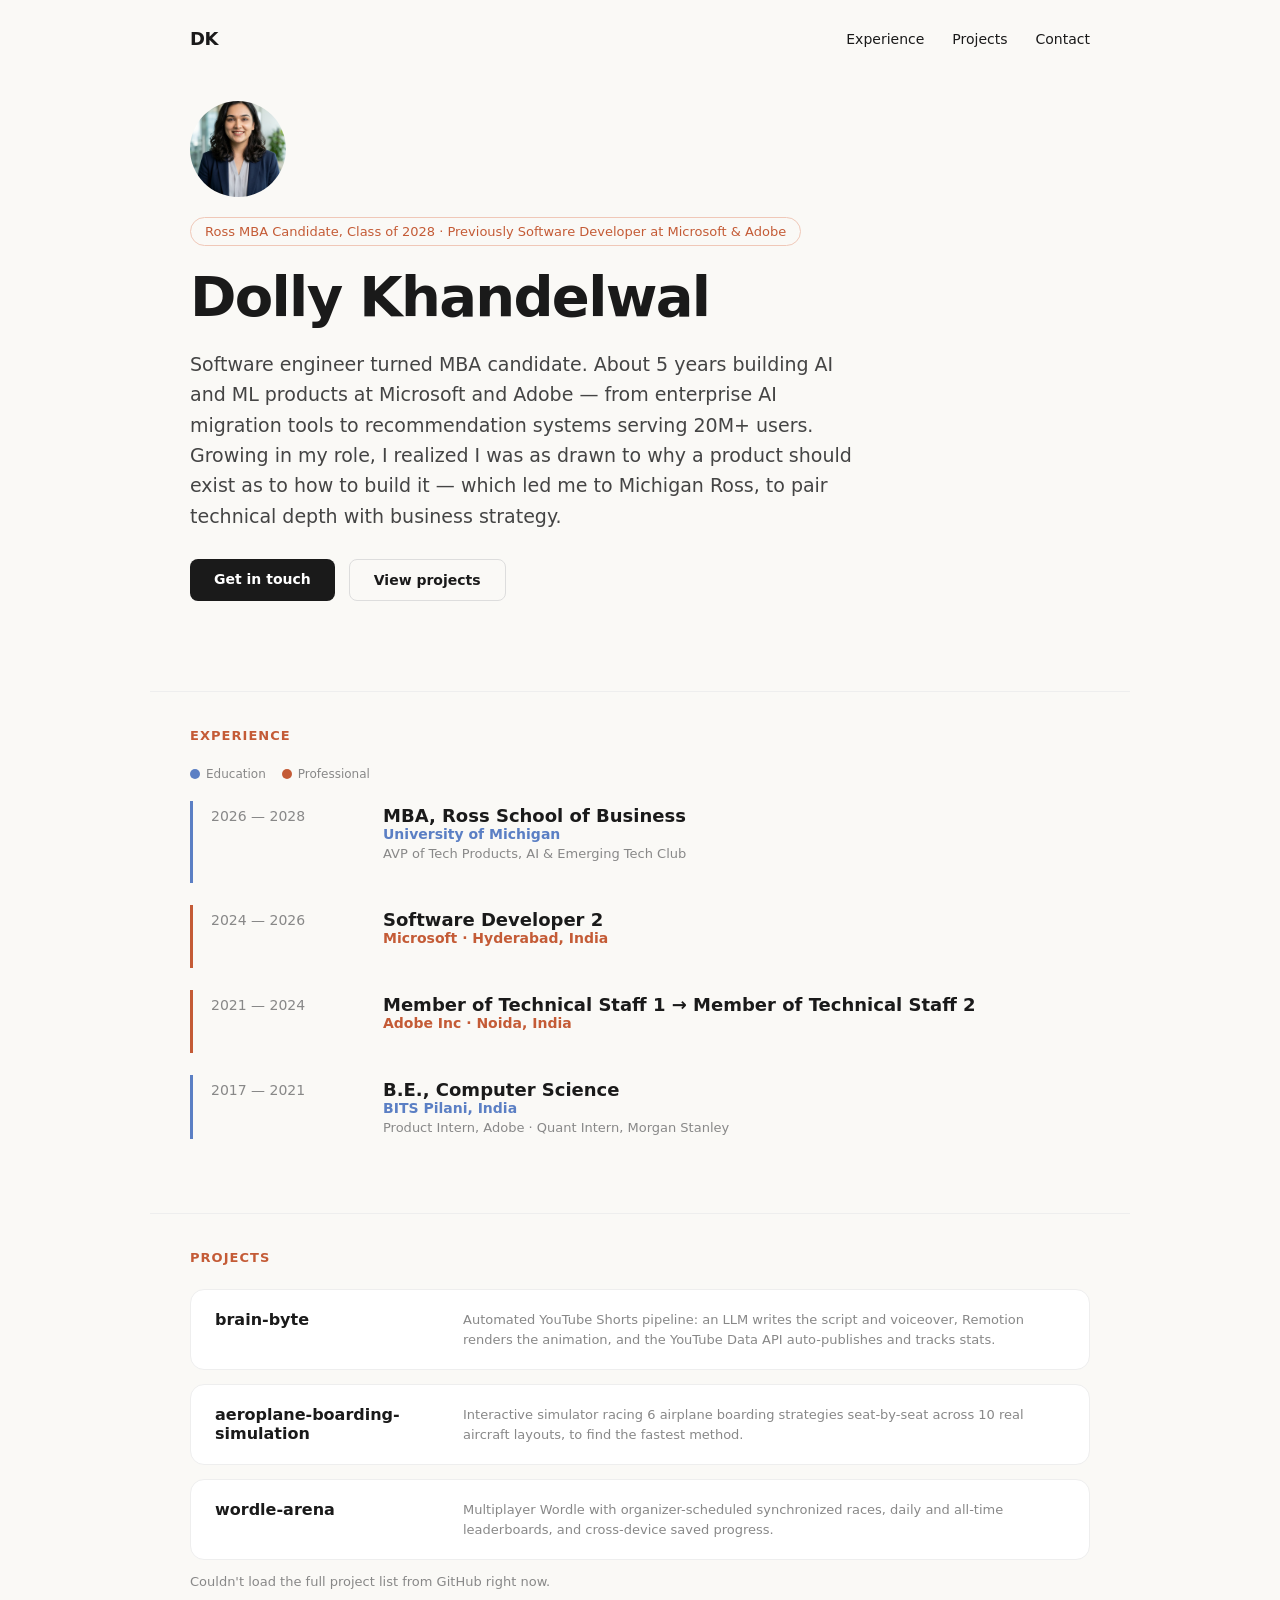
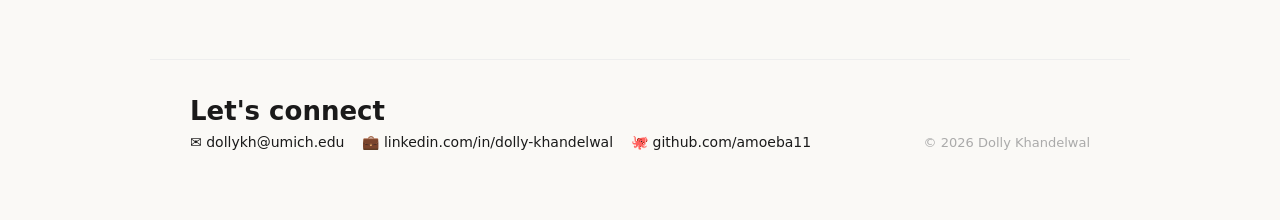
==== index.html @ e3abbc9e "Initial portfolio site: about, experience, projects, contact Static single-page site with live-synce" ====
<!doctype html>
<html lang="en">
<head>
  <meta charset="utf-8">
  <meta name="viewport" content="width=device-width, initial-scale=1">
  <title>Dolly Khandelwal</title>
  <meta name="description" content="Dolly Khandelwal — Software Engineer, MBA Candidate at Michigan Ross.">
  <link rel="stylesheet" href="styles.css">
</head>
<body>

  <nav>
    <div class="wordmark">DK</div>
    <div class="nav-links">
      <a href="#experience">Experience</a>
      <a href="#projects">Projects</a>
      <a href="#contact">Contact</a>
    </div>
  </nav>

  <main>
    <section class="hero">
      <img src="photo.png" alt="Dolly Khandelwal" class="headshot">
      <div class="pill">Ross MBA Candidate, Class of 2028 · Previously Software Developer at Microsoft &amp; Adobe</div>
      <h1>Dolly Khandelwal</h1>
      <p class="summary">
        Software engineer turned MBA candidate. About 5 years building AI and ML products at Microsoft and Adobe — from enterprise AI migration tools to recommendation systems serving 20M+ users. Growing in my role, I realized I was as drawn to why a product should exist as to how to build it — which led me to Michigan Ross, to pair technical depth with business strategy.
      </p>
      <div class="cta-row">
        <a href="#contact" class="btn btn-primary">Get in touch</a>
        <a href="#projects" class="btn btn-secondary">View projects</a>
      </div>
    </section>

    <section id="experience">
      <div class="section-label">Experience</div>

      <div class="legend">
        <div class="legend-item"><span class="dot dot-edu"></span> Education</div>
        <div class="legend-item"><span class="dot dot-pro"></span> Professional</div>
      </div>

      <div class="timeline-item edu">
        <div class="timeline-date">2026 — 2028</div>
        <div class="timeline-body">
          <div class="timeline-title">MBA, Ross School of Business</div>
          <div class="timeline-org edu-text">University of Michigan</div>
          <div class="timeline-sub">AVP of Tech Products, AI &amp; Emerging Tech Club</div>
        </div>
      </div>

      <div class="timeline-item pro">
        <div class="timeline-date">2024 — 2026</div>
        <div class="timeline-body">
          <div class="timeline-title">Software Developer 2</div>
          <div class="timeline-org pro-text">Microsoft · Hyderabad, India</div>
        </div>
      </div>

      <div class="timeline-item pro">
        <div class="timeline-date">2021 — 2024</div>
        <div class="timeline-body">
          <div class="timeline-title">Member of Technical Staff 1 → Member of Technical Staff 2</div>
          <div class="timeline-org pro-text">Adobe Inc · Noida, India</div>
        </div>
      </div>

      <div class="timeline-item edu last">
        <div class="timeline-date">2017 — 2021</div>
        <div class="timeline-body">
          <div class="timeline-title">B.E., Computer Science</div>
          <div class="timeline-org edu-text">BITS Pilani, India</div>
          <div class="timeline-sub">Product Intern, Adobe · Quant Intern, Morgan Stanley</div>
        </div>
      </div>
    </section>

    <section id="projects">
      <div class="section-label">Projects</div>

      <div class="project-list featured">
        <a href="https://github.com/amoeba11/brain-byte" class="project-row">
          <div class="project-title">brain-byte</div>
          <div class="project-desc">Automated YouTube Shorts pipeline: an LLM writes the script and voiceover, Remotion renders the animation, and the YouTube Data API auto-publishes and tracks stats.</div>
        </a>
        <a href="https://github.com/amoeba11/aeroplane-boarding-simulation" class="project-row">
          <div class="project-title">aeroplane-boarding-simulation</div>
          <div class="project-desc">Interactive simulator racing 6 airplane boarding strategies seat-by-seat across 10 real aircraft layouts, to find the fastest method.</div>
        </a>
        <a href="https://github.com/amoeba11/wordle-arena" class="project-row">
          <div class="project-title">wordle-arena</div>
          <div class="project-desc">Multiplayer Wordle with organizer-scheduled synchronized races, daily and all-time leaderboards, and cross-device saved progress.</div>
        </a>
      </div>

      <div id="more-projects" class="project-list more"></div>
    </section>

    <section id="contact">
      <div class="contact-row">
        <div>
          <div class="contact-heading">Let's connect</div>
          <div class="contact-links">
            <a href="mailto:dollykh@umich.edu">✉️ dollykh@umich.edu</a>
            <a href="https://linkedin.com/in/dolly-khandelwal">💼 linkedin.com/in/dolly-khandelwal</a>
            <a href="https://github.com/amoeba11">🐙 github.com/amoeba11</a>
          </div>
        </div>
        <div class="copyright">© 2026 Dolly Khandelwal</div>
      </div>
    </section>
  </main>

  <script src="script.js"></script>
</body>
</html>
---- styles.css ----
:root {
  --bg: #FAF9F6;
  --text: #1A1A1A;
  --muted: #666;
  --faint: #888;
  --accent: #C45B36;
  --accent-soft: #F0C8B8;
  --edu: #5B7FC4;
  --border: #eee;
  --max-width: 980px;
}

* { box-sizing: border-box; }

body {
  margin: 0;
  font-family: 'Inter', system-ui, -apple-system, sans-serif;
  background: var(--bg);
  color: var(--text);
}

a { color: var(--text); text-decoration: none; }
a:hover { color: var(--accent); }

main, nav {
  width: 100%;
  max-width: var(--max-width);
  margin: 0 auto;
  box-sizing: border-box;
}

/* NAV */
nav {
  display: flex;
  justify-content: space-between;
  align-items: center;
  padding: 28px 40px;
}
.wordmark { font-weight: 700; font-size: 18px; letter-spacing: -0.02em; }
.nav-links { display: flex; gap: 28px; font-size: 14px; font-weight: 500; }

/* HERO / ABOUT */
.hero { padding: 24px 40px 90px; }
.headshot {
  width: 96px;
  height: 96px;
  border-radius: 50%;
  object-fit: cover;
  margin-bottom: 20px;
  display: block;
}
.pill {
  display: inline-block;
  width: fit-content;
  border: 1px solid var(--accent-soft);
  border-radius: 999px;
  padding: 6px 14px;
  font-size: 13px;
  color: var(--accent);
  margin-bottom: 22px;
}
h1 {
  font-size: 56px;
  line-height: 1.05;
  margin: 0 0 22px;
  font-weight: 700;
  letter-spacing: -0.03em;
}
.summary {
  font-size: 19px;
  line-height: 1.6;
  color: #444;
  max-width: 680px;
  margin: 0;
}
.cta-row { display: flex; gap: 14px; margin-top: 28px; flex-wrap: wrap; }
.btn {
  padding: 12px 24px;
  border-radius: 8px;
  font-size: 14px;
  font-weight: 600;
}
.btn-primary { background: var(--text); color: #fff; }
.btn-primary:hover { color: #fff; opacity: 0.85; }
.btn-secondary { border: 1px solid #ddd; }

/* SECTIONS */
section { padding: 36px 40px 70px; border-top: 1px solid var(--border); }
.hero { border-top: none; }
.section-label {
  font-size: 13px;
  font-weight: 600;
  color: var(--accent);
  letter-spacing: 0.08em;
  text-transform: uppercase;
  margin-bottom: 24px;
}

/* EXPERIENCE TIMELINE */
.legend { display: flex; align-items: center; gap: 16px; margin-bottom: 20px; font-size: 12px; color: var(--faint); }
.legend-item { display: flex; align-items: center; gap: 6px; }
.dot { width: 10px; height: 10px; border-radius: 50%; display: inline-block; }
.dot-edu { background: var(--edu); }
.dot-pro { background: var(--accent); }

.timeline-item {
  display: flex;
  gap: 32px;
  padding: 4px 0 22px 18px;
  margin-bottom: 22px;
  border-left: 3px solid var(--accent);
}
.timeline-item.edu { border-left-color: var(--edu); }
.timeline-item.last { margin-bottom: 4px; padding-bottom: 4px; }

.timeline-date { width: 140px; flex-shrink: 0; font-size: 14px; color: var(--faint); padding-top: 3px; }
.timeline-title { font-size: 18px; font-weight: 700; }
.timeline-org { font-size: 14px; font-weight: 600; }
.timeline-org.pro-text { color: var(--accent); }
.timeline-org.edu-text { color: var(--edu); }
.timeline-sub { font-size: 13px; color: var(--faint); margin-top: 4px; }

/* PROJECTS */
.project-list { display: flex; flex-direction: column; gap: 14px; }
.project-list.more { margin-top: 14px; }
.project-row {
  display: flex;
  align-items: flex-start;
  gap: 28px;
  border: 1px solid var(--border);
  border-radius: 14px;
  padding: 20px 24px;
  background: #fff;
}
.project-title { font-size: 16px; font-weight: 700; width: 220px; flex-shrink: 0; }
.project-desc { font-size: 13px; color: var(--faint); line-height: 1.5; }
.project-meta { font-size: 12px; color: #aaa; margin-top: 4px; }
.projects-status { font-size: 13px; color: var(--faint); }

/* CONTACT */
.contact-row {
  display: flex;
  justify-content: space-between;
  align-items: flex-end;
  flex-wrap: wrap;
  gap: 24px;
}
.contact-heading { font-size: 26px; font-weight: 700; margin-bottom: 8px; }
.contact-links { font-size: 14px; color: var(--muted); display: flex; gap: 18px; flex-wrap: wrap; }
.copyright { font-size: 13px; color: #aaa; }

/* RESPONSIVE */
@media (max-width: 640px) {
  h1 { font-size: 40px; }
  .hero, section { padding-left: 24px; padding-right: 24px; }
  nav { padding: 20px 24px; }
  .timeline-item { flex-direction: column; gap: 6px; }
  .timeline-date { width: auto; }
  .project-row { flex-direction: column; gap: 6px; }
  .project-title { width: auto; }
}
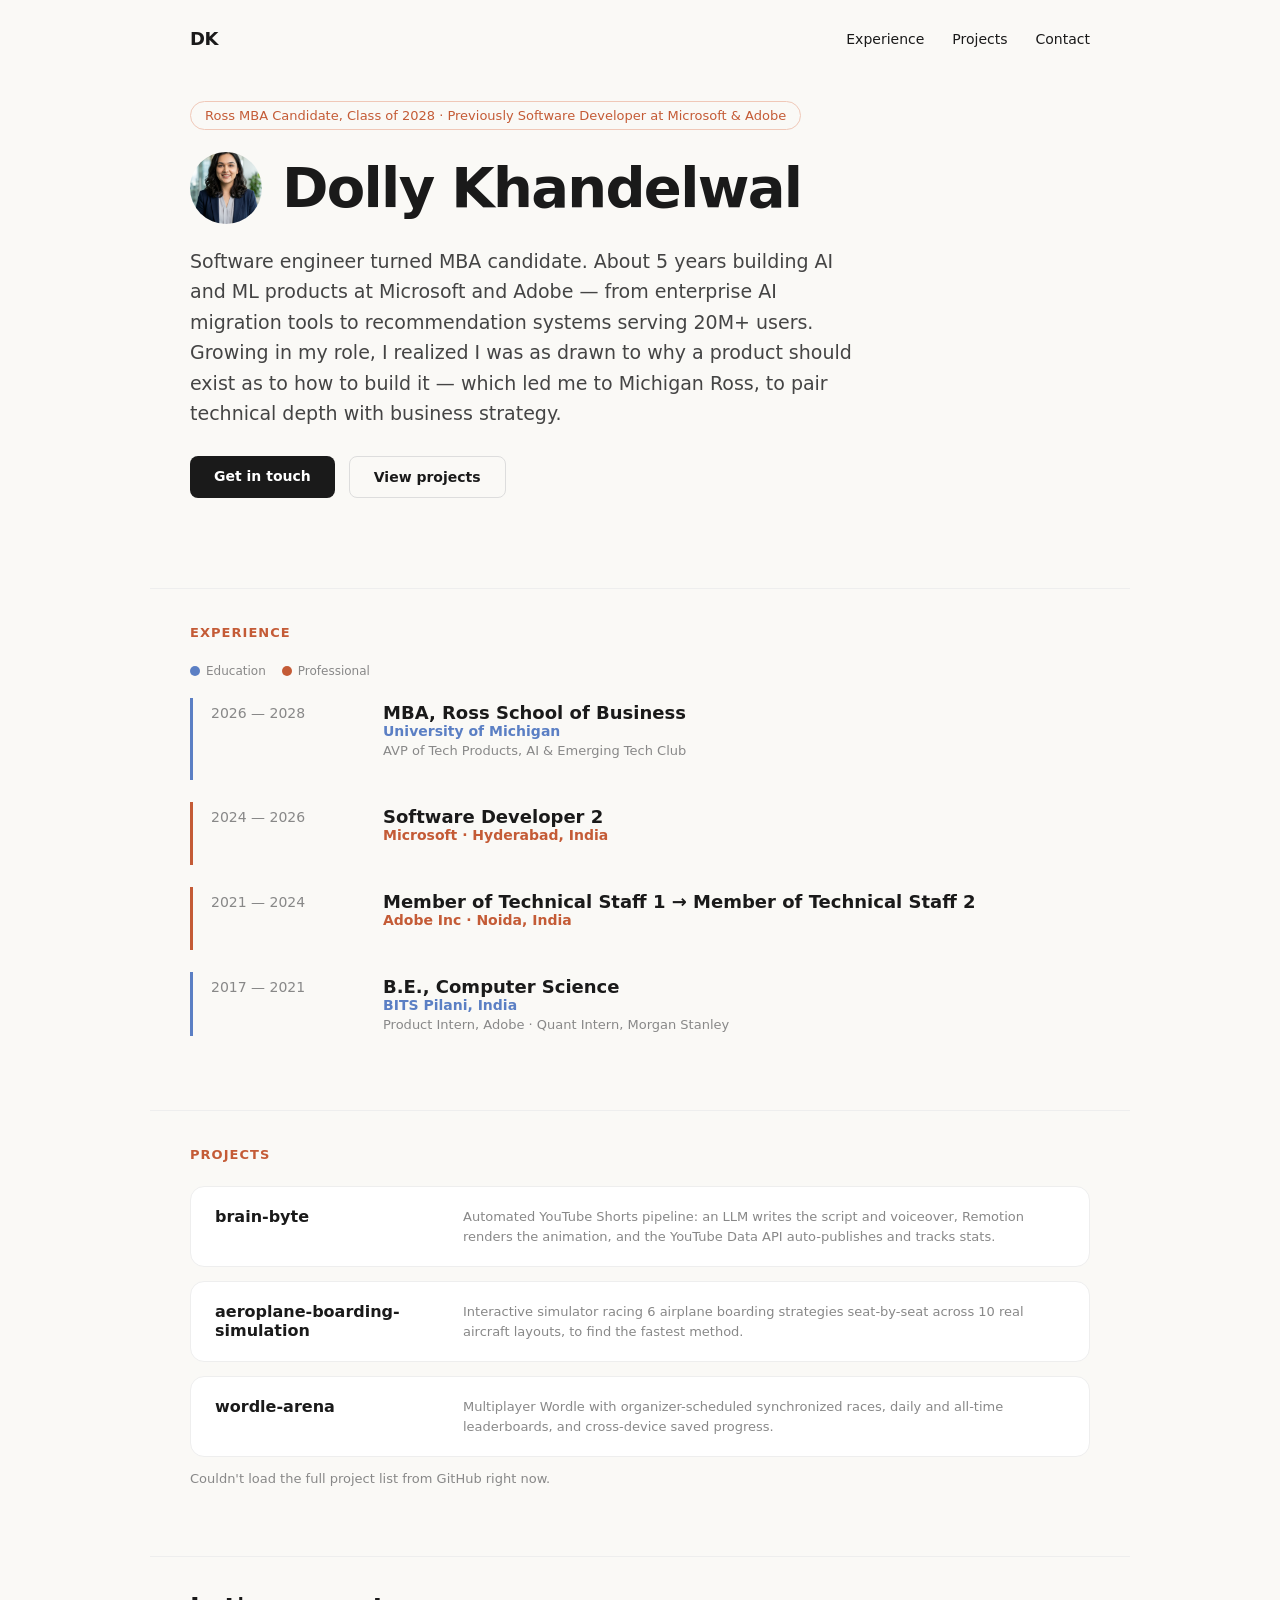
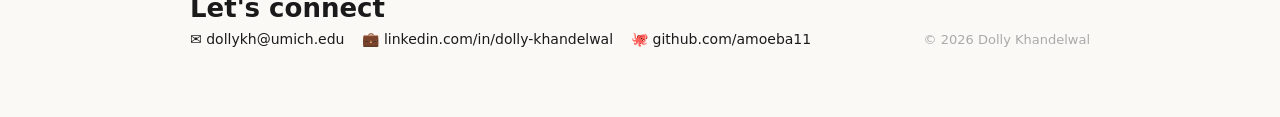
==== commit 130906c8: "Move headshot beside name instead of above it Co-Authored-By: Claude Sonnet 5 <noreply@anthropic.com" ====
--- a/index.html
+++ b/index.html
@@ -20,9 +20,11 @@
 
   <main>
     <section class="hero">
-      <img src="photo.png" alt="Dolly Khandelwal" class="headshot">
       <div class="pill">Ross MBA Candidate, Class of 2028 · Previously Software Developer at Microsoft &amp; Adobe</div>
-      <h1>Dolly Khandelwal</h1>
+      <div class="name-row">
+        <img src="photo.png" alt="Dolly Khandelwal" class="headshot">
+        <h1>Dolly Khandelwal</h1>
+      </div>
       <p class="summary">
         Software engineer turned MBA candidate. About 5 years building AI and ML products at Microsoft and Adobe — from enterprise AI migration tools to recommendation systems serving 20M+ users. Growing in my role, I realized I was as drawn to why a product should exist as to how to build it — which led me to Michigan Ross, to pair technical depth with business strategy.
       </p>
--- a/styles.css
+++ b/styles.css
@@ -41,13 +41,19 @@
 
 /* HERO / ABOUT */
 .hero { padding: 24px 40px 90px; }
+.name-row {
+  display: flex;
+  align-items: center;
+  gap: 20px;
+  margin-bottom: 22px;
+}
+.name-row h1 { margin: 0; }
 .headshot {
-  width: 96px;
-  height: 96px;
+  width: 72px;
+  height: 72px;
   border-radius: 50%;
   object-fit: cover;
-  margin-bottom: 20px;
-  display: block;
+  flex-shrink: 0;
 }
 .pill {
   display: inline-block;
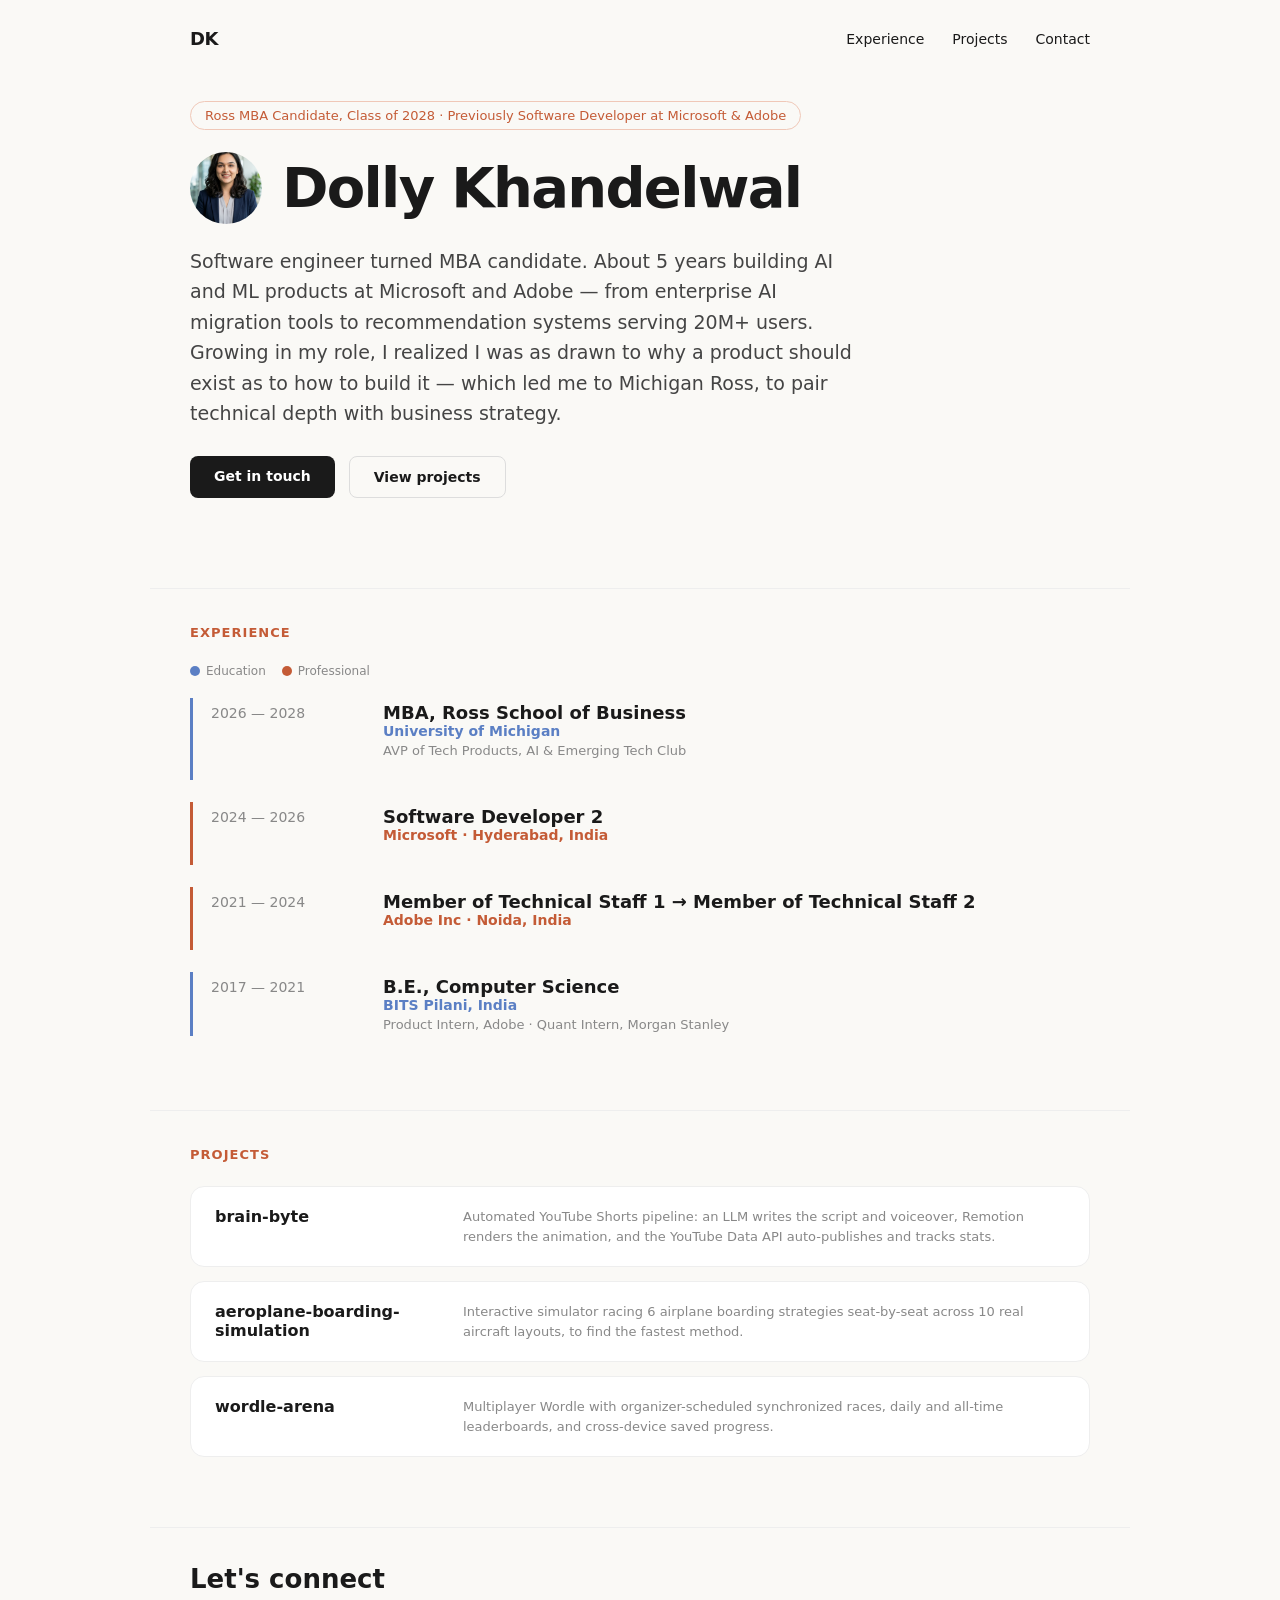
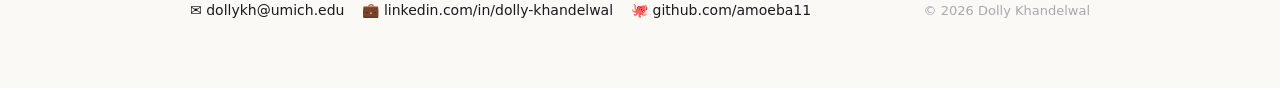
==== commit 767c0937: "Remove live-synced GitHub repo list from Projects section Keep only the three featured projects; the" ====
--- a/index.html
+++ b/index.html
@@ -94,8 +94,6 @@
           <div class="project-desc">Multiplayer Wordle with organizer-scheduled synchronized races, daily and all-time leaderboards, and cross-device saved progress.</div>
         </a>
       </div>
-
-      <div id="more-projects" class="project-list more"></div>
     </section>
 
     <section id="contact">
@@ -113,6 +111,5 @@
     </section>
   </main>
 
-  <script src="script.js"></script>
 </body>
 </html>
--- a/styles.css
+++ b/styles.css
@@ -128,7 +128,6 @@
 
 /* PROJECTS */
 .project-list { display: flex; flex-direction: column; gap: 14px; }
-.project-list.more { margin-top: 14px; }
 .project-row {
   display: flex;
   align-items: flex-start;
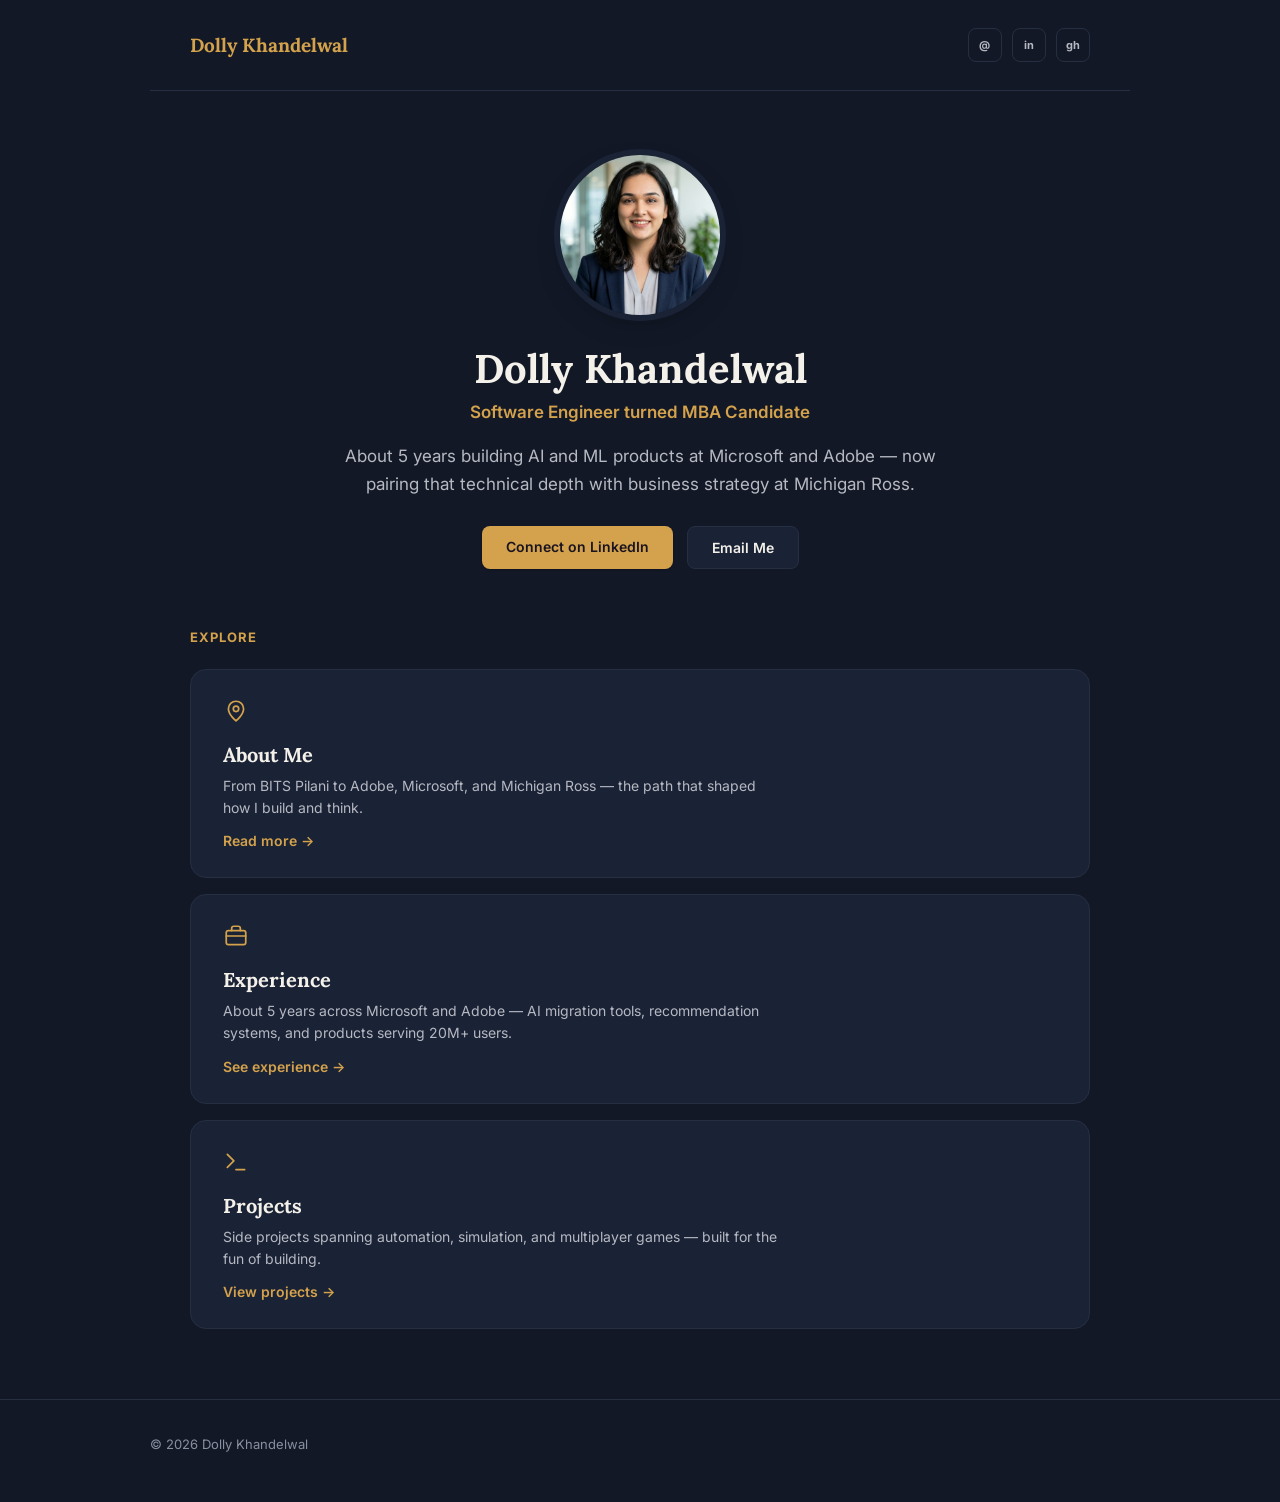
==== commit b5bca688: "Redesign site with multi-page structure and dark navy/gold theme Splits the single-page layout into " ====
--- a/index.html
+++ b/index.html
@@ -5,111 +5,72 @@
   <meta name="viewport" content="width=device-width, initial-scale=1">
   <title>Dolly Khandelwal</title>
   <meta name="description" content="Dolly Khandelwal — Software Engineer, MBA Candidate at Michigan Ross.">
+  <link rel="preconnect" href="https://fonts.googleapis.com">
+  <link rel="preconnect" href="https://fonts.gstatic.com" crossorigin>
+  <link href="https://fonts.googleapis.com/css2?family=Inter:wght@400;500;600;700;800&family=Lora:wght@600;700&display=swap" rel="stylesheet">
   <link rel="stylesheet" href="styles.css">
 </head>
 <body>
 
   <nav>
-    <div class="wordmark">DK</div>
-    <div class="nav-links">
-      <a href="#experience">Experience</a>
-      <a href="#projects">Projects</a>
-      <a href="#contact">Contact</a>
+    <a href="index.html" class="wordmark">Dolly Khandelwal</a>
+    <div class="nav-icons">
+      <a href="mailto:dollykh@umich.edu" class="icon-badge" title="Email">@</a>
+      <a href="https://linkedin.com/in/dolly-khandelwal" class="icon-badge" title="LinkedIn">in</a>
+      <a href="https://github.com/amoeba11" class="icon-badge" title="GitHub">gh</a>
     </div>
   </nav>
 
   <main>
-    <section class="hero">
-      <div class="pill">Ross MBA Candidate, Class of 2028 · Previously Software Developer at Microsoft &amp; Adobe</div>
-      <div class="name-row">
-        <img src="photo.png" alt="Dolly Khandelwal" class="headshot">
-        <h1>Dolly Khandelwal</h1>
-      </div>
+    <section class="hero home-hero">
+      <img src="photo.png" alt="Dolly Khandelwal" class="home-headshot">
+      <h1>Dolly Khandelwal</h1>
+      <p class="tagline">Software Engineer turned MBA Candidate</p>
       <p class="summary">
-        Software engineer turned MBA candidate. About 5 years building AI and ML products at Microsoft and Adobe — from enterprise AI migration tools to recommendation systems serving 20M+ users. Growing in my role, I realized I was as drawn to why a product should exist as to how to build it — which led me to Michigan Ross, to pair technical depth with business strategy.
+        About 5 years building AI and ML products at Microsoft and Adobe — now pairing that technical depth with business strategy at Michigan Ross.
       </p>
       <div class="cta-row">
-        <a href="#contact" class="btn btn-primary">Get in touch</a>
-        <a href="#projects" class="btn btn-secondary">View projects</a>
+        <a href="https://linkedin.com/in/dolly-khandelwal" class="btn btn-primary">Connect on LinkedIn</a>
+        <a href="mailto:dollykh@umich.edu" class="btn btn-secondary">Email Me</a>
       </div>
     </section>
 
-    <section id="experience">
-      <div class="section-label">Experience</div>
-
-      <div class="legend">
-        <div class="legend-item"><span class="dot dot-edu"></span> Education</div>
-        <div class="legend-item"><span class="dot dot-pro"></span> Professional</div>
-      </div>
-
-      <div class="timeline-item edu">
-        <div class="timeline-date">2026 — 2028</div>
-        <div class="timeline-body">
-          <div class="timeline-title">MBA, Ross School of Business</div>
-          <div class="timeline-org edu-text">University of Michigan</div>
-          <div class="timeline-sub">AVP of Tech Products, AI &amp; Emerging Tech Club</div>
-        </div>
-      </div>
-
-      <div class="timeline-item pro">
-        <div class="timeline-date">2024 — 2026</div>
-        <div class="timeline-body">
-          <div class="timeline-title">Software Developer 2</div>
-          <div class="timeline-org pro-text">Microsoft · Hyderabad, India</div>
-        </div>
-      </div>
-
-      <div class="timeline-item pro">
-        <div class="timeline-date">2021 — 2024</div>
-        <div class="timeline-body">
-          <div class="timeline-title">Member of Technical Staff 1 → Member of Technical Staff 2</div>
-          <div class="timeline-org pro-text">Adobe Inc · Noida, India</div>
-        </div>
-      </div>
-
-      <div class="timeline-item edu last">
-        <div class="timeline-date">2017 — 2021</div>
-        <div class="timeline-body">
-          <div class="timeline-title">B.E., Computer Science</div>
-          <div class="timeline-org edu-text">BITS Pilani, India</div>
-          <div class="timeline-sub">Product Intern, Adobe · Quant Intern, Morgan Stanley</div>
-        </div>
-      </div>
-    </section>
-
-    <section id="projects">
-      <div class="section-label">Projects</div>
-
-      <div class="project-list featured">
-        <a href="https://github.com/amoeba11/brain-byte" class="project-row">
-          <div class="project-title">brain-byte</div>
-          <div class="project-desc">Automated YouTube Shorts pipeline: an LLM writes the script and voiceover, Remotion renders the animation, and the YouTube Data API auto-publishes and tracks stats.</div>
+    <section class="explore">
+      <div class="section-label">Explore</div>
+      <div class="explore-cards">
+        <a href="about.html" class="explore-card">
+          <div class="explore-icon">
+            <svg viewBox="0 0 24 24" fill="none" stroke="currentColor" stroke-width="1.6" stroke-linecap="round" stroke-linejoin="round"><path d="M12 21s-7-5.2-7-11a7 7 0 0 1 14 0c0 5.8-7 11-7 11z"/><circle cx="12" cy="10" r="2.5"/></svg>
+          </div>
+          <div class="explore-title">About Me</div>
+          <div class="explore-desc">From BITS Pilani to Adobe, Microsoft, and Michigan Ross — the path that shaped how I build and think.</div>
+          <div class="explore-link">Read more →</div>
         </a>
-        <a href="https://github.com/amoeba11/aeroplane-boarding-simulation" class="project-row">
-          <div class="project-title">aeroplane-boarding-simulation</div>
-          <div class="project-desc">Interactive simulator racing 6 airplane boarding strategies seat-by-seat across 10 real aircraft layouts, to find the fastest method.</div>
+        <a href="experience.html" class="explore-card">
+          <div class="explore-icon">
+            <svg viewBox="0 0 24 24" fill="none" stroke="currentColor" stroke-width="1.6" stroke-linecap="round" stroke-linejoin="round"><rect x="3" y="7" width="18" height="13" rx="2"/><path d="M8 7V5a2 2 0 0 1 2-2h4a2 2 0 0 1 2 2v2"/><path d="M3 12h18"/></svg>
+          </div>
+          <div class="explore-title">Experience</div>
+          <div class="explore-desc">About 5 years across Microsoft and Adobe — AI migration tools, recommendation systems, and products serving 20M+ users.</div>
+          <div class="explore-link">See experience →</div>
         </a>
-        <a href="https://github.com/amoeba11/wordle-arena" class="project-row">
-          <div class="project-title">wordle-arena</div>
-          <div class="project-desc">Multiplayer Wordle with organizer-scheduled synchronized races, daily and all-time leaderboards, and cross-device saved progress.</div>
+        <a href="projects.html" class="explore-card">
+          <div class="explore-icon">
+            <svg viewBox="0 0 24 24" fill="none" stroke="currentColor" stroke-width="1.6" stroke-linecap="round" stroke-linejoin="round"><polyline points="4 17 10 11 4 5"/><line x1="12" y1="19" x2="20" y2="19"/></svg>
+          </div>
+          <div class="explore-title">Projects</div>
+          <div class="explore-desc">Side projects spanning automation, simulation, and multiplayer games — built for the fun of building.</div>
+          <div class="explore-link">View projects →</div>
         </a>
-      </div>
-    </section>
-
-    <section id="contact">
-      <div class="contact-row">
-        <div>
-          <div class="contact-heading">Let's connect</div>
-          <div class="contact-links">
-            <a href="mailto:dollykh@umich.edu">✉️ dollykh@umich.edu</a>
-            <a href="https://linkedin.com/in/dolly-khandelwal">💼 linkedin.com/in/dolly-khandelwal</a>
-            <a href="https://github.com/amoeba11">🐙 github.com/amoeba11</a>
-          </div>
-        </div>
-        <div class="copyright">© 2026 Dolly Khandelwal</div>
       </div>
     </section>
   </main>
 
+  <footer class="site-footer">
+    <div class="contact-row">
+      <div class="copyright">© 2026 Dolly Khandelwal</div>
+    </div>
+  </footer>
+
 </body>
 </html>
--- a/styles.css
+++ b/styles.css
@@ -1,13 +1,17 @@
 :root {
-  --bg: #FAF9F6;
-  --text: #1A1A1A;
-  --muted: #666;
-  --faint: #888;
-  --accent: #C45B36;
-  --accent-soft: #F0C8B8;
-  --edu: #5B7FC4;
-  --border: #eee;
+  --bg: #121826;
+  --surface: #1A2235;
+  --text: #F3F1EA;
+  --muted: #B6B9C2;
+  --faint: #8790A0;
+  --accent: #D4A24C;
+  --accent-soft: rgba(212,162,76,0.35);
+  --edu: #7FA0C9;
+  --edu-soft: rgba(127,160,201,0.35);
+  --border: #262F42;
   --max-width: 980px;
+  --shadow-sm: 0 1px 2px rgba(0,0,0,0.2);
+  --shadow-md: 0 10px 30px -12px rgba(0,0,0,0.5);
 }
 
 * { box-sizing: border-box; }
@@ -22,6 +26,10 @@
 a { color: var(--text); text-decoration: none; }
 a:hover { color: var(--accent); }
 
+h1, .journey-item, .exp-card-title, .explore-title, .contact-heading {
+  font-family: 'Lora', 'Georgia', serif;
+}
+
 main, nav {
   width: 100%;
   max-width: var(--max-width);
@@ -35,132 +43,176 @@
   justify-content: space-between;
   align-items: center;
   padding: 28px 40px;
-}
-.wordmark { font-weight: 700; font-size: 18px; letter-spacing: -0.02em; }
-.nav-links { display: flex; gap: 28px; font-size: 14px; font-weight: 500; }
-
-/* HERO / ABOUT */
-.hero { padding: 24px 40px 90px; }
-.name-row {
-  display: flex;
-  align-items: center;
-  gap: 20px;
-  margin-bottom: 22px;
-}
-.name-row h1 { margin: 0; }
-.headshot {
-  width: 72px;
-  height: 72px;
+  border-bottom: 1px solid var(--border);
+}
+.wordmark {
+  font-family: 'Lora', 'Georgia', serif;
+  font-weight: 700;
+  font-size: 19px;
+  color: var(--accent);
+}
+.nav-icons { display: flex; gap: 10px; }
+.icon-badge {
+  width: 34px;
+  height: 34px;
+  border-radius: 8px;
+  border: 1px solid var(--border);
+  display: flex;
+  align-items: center;
+  justify-content: center;
+  font-size: 11px;
+  font-weight: 700;
+  letter-spacing: 0.02em;
+  color: var(--muted);
+  transition: border-color 0.15s ease, color 0.15s ease;
+}
+.icon-badge:hover { border-color: var(--accent); color: var(--accent); }
+
+/* HOME HERO */
+.hero.home-hero { padding: 64px 40px 50px; text-align: center; display: flex; flex-direction: column; align-items: center; }
+.home-headshot {
+  width: 160px;
+  height: 160px;
   border-radius: 50%;
   object-fit: cover;
-  flex-shrink: 0;
-}
-.pill {
-  display: inline-block;
-  width: fit-content;
-  border: 1px solid var(--accent-soft);
-  border-radius: 999px;
-  padding: 6px 14px;
-  font-size: 13px;
-  color: var(--accent);
-  margin-bottom: 22px;
-}
-h1 {
-  font-size: 56px;
-  line-height: 1.05;
-  margin: 0 0 22px;
-  font-weight: 700;
-  letter-spacing: -0.03em;
-}
-.summary {
-  font-size: 19px;
-  line-height: 1.6;
-  color: #444;
-  max-width: 680px;
-  margin: 0;
-}
-.cta-row { display: flex; gap: 14px; margin-top: 28px; flex-wrap: wrap; }
+  object-position: center 15%;
+  margin-bottom: 28px;
+  box-shadow: 0 0 0 6px var(--surface), var(--shadow-md);
+}
+.hero.home-hero h1 { font-size: 40px; margin: 0 0 8px; }
+.tagline { font-size: 17px; color: var(--accent); font-weight: 600; margin: 0 0 20px; }
+.summary { font-size: 17px; line-height: 1.65; color: var(--muted); max-width: 600px; margin: 0 auto; }
+
+.cta-row { display: flex; gap: 14px; margin-top: 28px; flex-wrap: wrap; justify-content: center; }
 .btn {
   padding: 12px 24px;
   border-radius: 8px;
   font-size: 14px;
   font-weight: 600;
-}
-.btn-primary { background: var(--text); color: #fff; }
-.btn-primary:hover { color: #fff; opacity: 0.85; }
-.btn-secondary { border: 1px solid #ddd; }
+  display: inline-block;
+  transition: transform 0.15s ease, opacity 0.15s ease, box-shadow 0.15s ease;
+}
+.btn-primary { background: var(--accent); color: #1A1420; box-shadow: var(--shadow-sm); }
+.btn-primary:hover { color: #1A1420; opacity: 0.92; transform: translateY(-2px); box-shadow: var(--shadow-md); }
+.btn-secondary { border: 1px solid var(--border); background: var(--surface); color: var(--text); }
+.btn-secondary:hover { transform: translateY(-2px); border-color: var(--accent-soft); color: var(--accent); }
+
+/* EXPLORE CARDS (home) */
+.explore { padding: 10px 40px 70px; }
+.explore-cards { display: flex; flex-direction: column; gap: 16px; }
+.explore-card {
+  border: 1px solid var(--border);
+  border-radius: 16px;
+  padding: 28px 32px;
+  background: var(--surface);
+  transition: transform 0.18s ease, box-shadow 0.18s ease, border-color 0.18s ease;
+}
+.explore-card:hover { transform: translateY(-3px); box-shadow: var(--shadow-md); border-color: var(--accent-soft); }
+.explore-icon { color: var(--accent); margin-bottom: 14px; }
+.explore-icon svg { width: 26px; height: 26px; }
+.explore-title { font-size: 20px; font-weight: 700; margin-bottom: 8px; }
+.explore-desc { font-size: 14px; color: var(--muted); line-height: 1.55; margin-bottom: 14px; max-width: 560px; }
+.explore-link { font-size: 14px; font-weight: 600; color: var(--accent); }
+.explore-card:hover .explore-link { text-decoration: underline; }
+
+/* PAGE HEADER (About / Experience / Projects) */
+.page-header { padding: 48px 40px 10px; }
+.page-header h1 { font-size: 36px; margin: 0 0 14px; }
+.page-sub { font-size: 16px; color: var(--muted); line-height: 1.6; max-width: 640px; margin: 0; }
 
 /* SECTIONS */
-section { padding: 36px 40px 70px; border-top: 1px solid var(--border); }
-.hero { border-top: none; }
+section { padding: 36px 40px 70px; }
+.hero, .page-header { border-top: none; }
 .section-label {
   font-size: 13px;
-  font-weight: 600;
+  font-weight: 700;
   color: var(--accent);
   letter-spacing: 0.08em;
   text-transform: uppercase;
   margin-bottom: 24px;
 }
 
-/* EXPERIENCE TIMELINE */
-.legend { display: flex; align-items: center; gap: 16px; margin-bottom: 20px; font-size: 12px; color: var(--faint); }
-.legend-item { display: flex; align-items: center; gap: 6px; }
-.dot { width: 10px; height: 10px; border-radius: 50%; display: inline-block; }
-.dot-edu { background: var(--edu); }
-.dot-pro { background: var(--accent); }
-
-.timeline-item {
-  display: flex;
-  gap: 32px;
-  padding: 4px 0 22px 18px;
-  margin-bottom: 22px;
-  border-left: 3px solid var(--accent);
-}
-.timeline-item.edu { border-left-color: var(--edu); }
-.timeline-item.last { margin-bottom: 4px; padding-bottom: 4px; }
-
-.timeline-date { width: 140px; flex-shrink: 0; font-size: 14px; color: var(--faint); padding-top: 3px; }
-.timeline-title { font-size: 18px; font-weight: 700; }
-.timeline-org { font-size: 14px; font-weight: 600; }
-.timeline-org.pro-text { color: var(--accent); }
-.timeline-org.edu-text { color: var(--edu); }
-.timeline-sub { font-size: 13px; color: var(--faint); margin-top: 4px; }
-
-/* PROJECTS */
-.project-list { display: flex; flex-direction: column; gap: 14px; }
-.project-row {
-  display: flex;
-  align-items: flex-start;
-  gap: 28px;
-  border: 1px solid var(--border);
-  border-radius: 14px;
-  padding: 20px 24px;
-  background: #fff;
-}
-.project-title { font-size: 16px; font-weight: 700; width: 220px; flex-shrink: 0; }
-.project-desc { font-size: 13px; color: var(--faint); line-height: 1.5; }
-.project-meta { font-size: 12px; color: #aaa; margin-top: 4px; }
-.projects-status { font-size: 13px; color: var(--faint); }
-
-/* CONTACT */
-.contact-row {
-  display: flex;
-  justify-content: space-between;
-  align-items: flex-end;
+/* JOURNEY (About) */
+.journey-card {
+  display: flex;
   flex-wrap: wrap;
   gap: 24px;
-}
-.contact-heading { font-size: 26px; font-weight: 700; margin-bottom: 8px; }
+  border: 1px solid var(--border);
+  border-radius: 16px;
+  padding: 28px 32px;
+  background: linear-gradient(135deg, var(--surface), var(--bg));
+  margin-bottom: 40px;
+}
+.journey-item { display: flex; align-items: center; gap: 12px; font-size: 16px; font-weight: 600; }
+.journey-num {
+  width: 30px;
+  height: 30px;
+  border-radius: 50%;
+  background: var(--accent-soft);
+  color: var(--accent);
+  font-family: 'Inter', sans-serif;
+  font-size: 13px;
+  font-weight: 700;
+  display: flex;
+  align-items: center;
+  justify-content: center;
+  flex-shrink: 0;
+}
+.bio p { font-size: 16px; line-height: 1.7; color: var(--muted); max-width: 680px; margin: 0 0 18px; }
+.bio em { color: var(--accent); font-style: normal; font-weight: 600; }
+
+/* EXPERIENCE / PROJECT CARDS */
+.card-list { display: flex; flex-direction: column; gap: 16px; }
+.exp-card, .proj-card {
+  border: 1px solid var(--border);
+  border-radius: 14px;
+  background: var(--surface);
+  overflow: hidden;
+  transition: transform 0.18s ease, box-shadow 0.18s ease, border-color 0.18s ease;
+}
+.exp-card:hover, .proj-card:hover { transform: translateY(-3px); box-shadow: var(--shadow-md); border-color: var(--accent-soft); }
+.exp-card-header, .proj-card-header {
+  display: flex;
+  align-items: center;
+  gap: 12px;
+  padding: 18px 24px;
+  background: linear-gradient(90deg, rgba(212,162,76,0.14), rgba(212,162,76,0.03));
+  border-bottom: 1px solid var(--border);
+}
+.exp-card-header svg, .proj-card-header svg { width: 20px; height: 20px; color: var(--accent); flex-shrink: 0; }
+.exp-card-title, .proj-card-title { font-size: 17px; font-weight: 700; }
+.exp-card-body, .proj-card-body { padding: 18px 24px; }
+.exp-card-body .timeline-date { font-size: 13px; color: var(--faint); margin-bottom: 6px; }
+.exp-card-org { font-size: 13px; font-weight: 600; color: var(--accent); margin-bottom: 8px; }
+.exp-card-desc, .proj-card-desc { font-size: 14px; color: var(--muted); line-height: 1.6; }
+.tag-row { display: flex; gap: 8px; flex-wrap: wrap; margin-top: 14px; }
+.tag {
+  font-size: 11px;
+  font-weight: 700;
+  letter-spacing: 0.03em;
+  text-transform: uppercase;
+  color: var(--edu);
+  background: var(--edu-soft);
+  padding: 4px 10px;
+  border-radius: 6px;
+}
+.card-link { display: inline-block; margin-top: 14px; font-size: 13px; font-weight: 600; color: var(--accent); }
+.proj-card:hover .card-link { text-decoration: underline; }
+
+/* CONTACT FOOTER */
+footer.site-footer { border-top: 1px solid var(--border); padding: 36px 40px 50px; }
+.contact-row { display: flex; justify-content: space-between; align-items: flex-end; flex-wrap: wrap; gap: 24px; max-width: var(--max-width); margin: 0 auto; }
+.contact-heading { font-size: 22px; font-weight: 800; margin-bottom: 8px; }
 .contact-links { font-size: 14px; color: var(--muted); display: flex; gap: 18px; flex-wrap: wrap; }
-.copyright { font-size: 13px; color: #aaa; }
+.contact-links a { transition: transform 0.15s ease; display: inline-block; }
+.contact-links a:hover { transform: translateY(-2px); }
+.copyright { font-size: 13px; color: var(--faint); }
 
 /* RESPONSIVE */
 @media (max-width: 640px) {
-  h1 { font-size: 40px; }
-  .hero, section { padding-left: 24px; padding-right: 24px; }
+  h1 { font-size: 36px; }
+  .hero, section, .page-header, footer.site-footer { padding-left: 24px; padding-right: 24px; }
   nav { padding: 20px 24px; }
-  .timeline-item { flex-direction: column; gap: 6px; }
-  .timeline-date { width: auto; }
-  .project-row { flex-direction: column; gap: 6px; }
-  .project-title { width: auto; }
-}
+  .home-headshot { width: 120px; height: 120px; }
+  .hero.home-hero h1 { font-size: 32px; }
+}
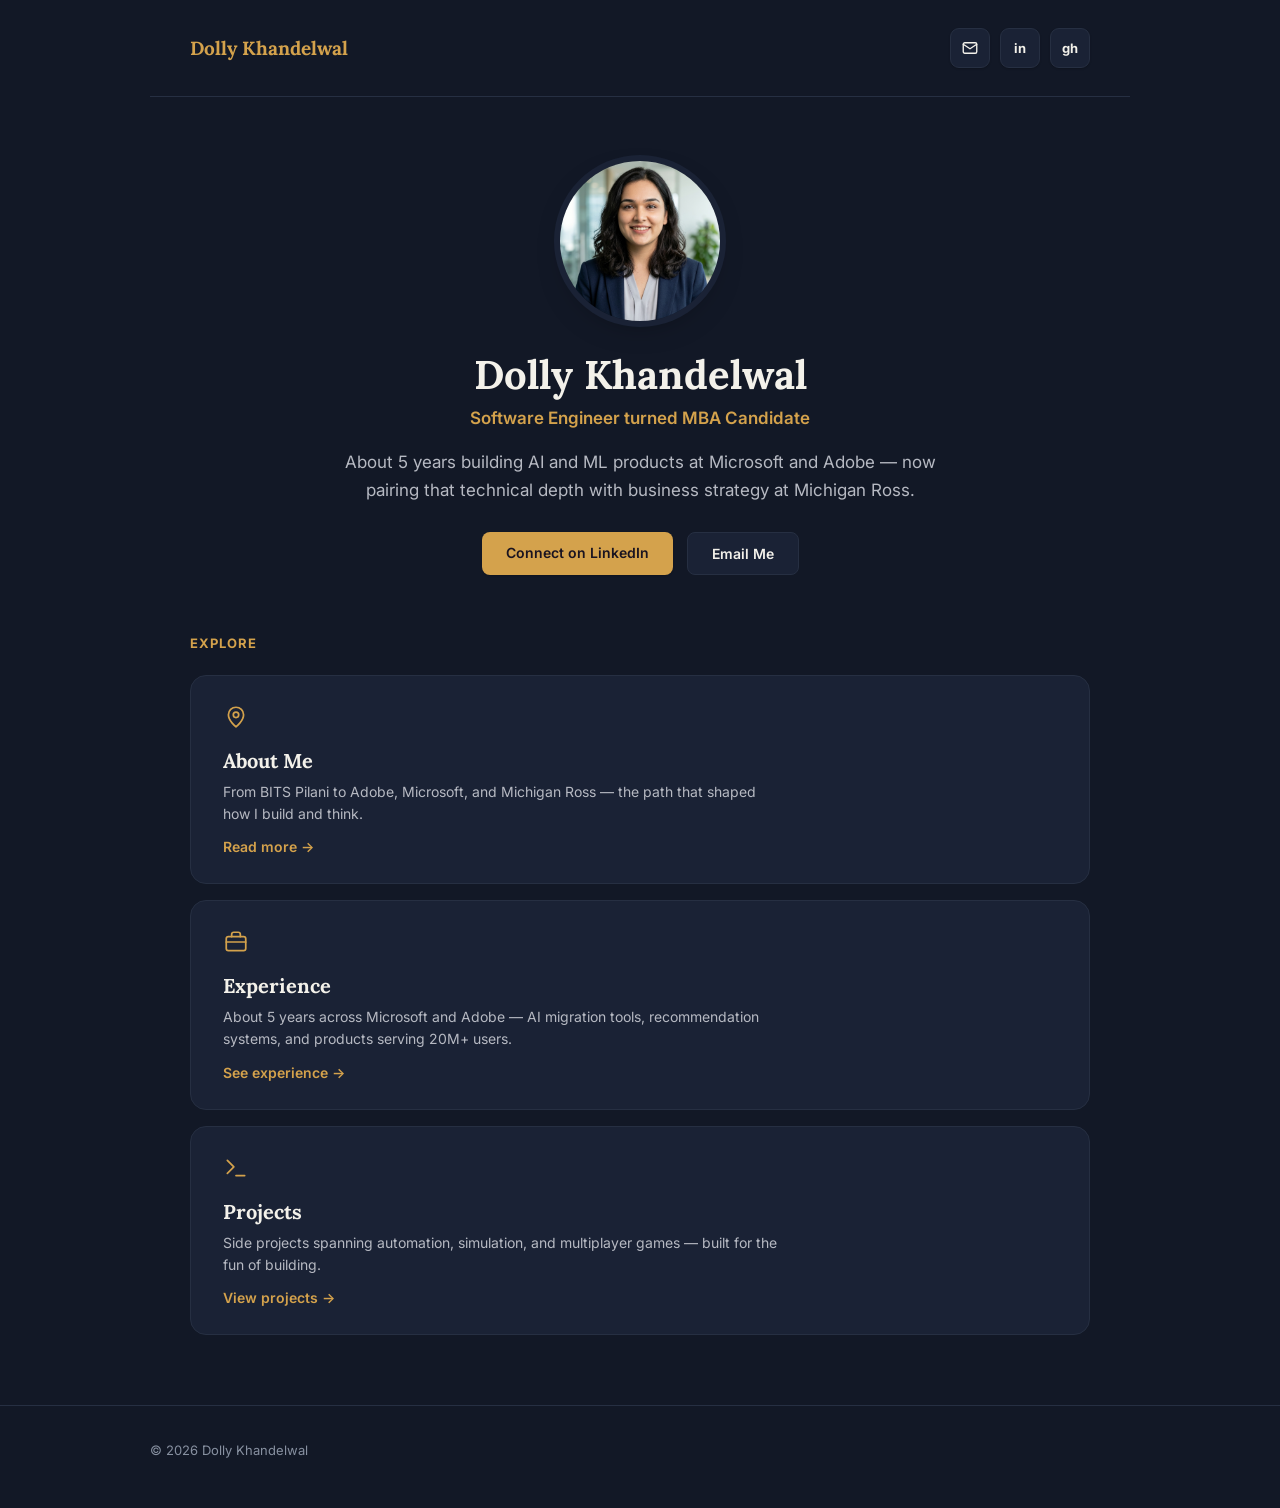
==== commit 2db95006: "Make nav icon badges more prominent, swap email symbol for envelope icon Fills the badge background," ====
--- a/index.html
+++ b/index.html
@@ -15,7 +15,7 @@
   <nav>
     <a href="index.html" class="wordmark">Dolly Khandelwal</a>
     <div class="nav-icons">
-      <a href="mailto:dollykh@umich.edu" class="icon-badge" title="Email">@</a>
+      <a href="mailto:dollykh@umich.edu" class="icon-badge" title="Email"><svg viewBox="0 0 24 24" fill="none" stroke="currentColor" stroke-width="1.8" stroke-linecap="round" stroke-linejoin="round"><rect x="3" y="5" width="18" height="14" rx="2"/><path d="M3 7l9 6 9-6"/></svg></a>
       <a href="https://linkedin.com/in/dolly-khandelwal" class="icon-badge" title="LinkedIn">in</a>
       <a href="https://github.com/amoeba11" class="icon-badge" title="GitHub">gh</a>
     </div>
--- a/styles.css
+++ b/styles.css
@@ -53,20 +53,23 @@
 }
 .nav-icons { display: flex; gap: 10px; }
 .icon-badge {
-  width: 34px;
-  height: 34px;
-  border-radius: 8px;
-  border: 1px solid var(--border);
+  width: 40px;
+  height: 40px;
+  border-radius: 9px;
+  border: 1px solid var(--border);
+  background: var(--surface);
   display: flex;
   align-items: center;
   justify-content: center;
-  font-size: 11px;
+  font-size: 13px;
   font-weight: 700;
   letter-spacing: 0.02em;
-  color: var(--muted);
-  transition: border-color 0.15s ease, color 0.15s ease;
-}
-.icon-badge:hover { border-color: var(--accent); color: var(--accent); }
+  color: var(--text);
+  box-shadow: var(--shadow-sm);
+  transition: border-color 0.15s ease, color 0.15s ease, transform 0.15s ease, box-shadow 0.15s ease;
+}
+.icon-badge svg { width: 18px; height: 18px; }
+.icon-badge:hover { border-color: var(--accent); color: var(--accent); transform: translateY(-2px); box-shadow: var(--shadow-md); }
 
 /* HOME HERO */
 .hero.home-hero { padding: 64px 40px 50px; text-align: center; display: flex; flex-direction: column; align-items: center; }
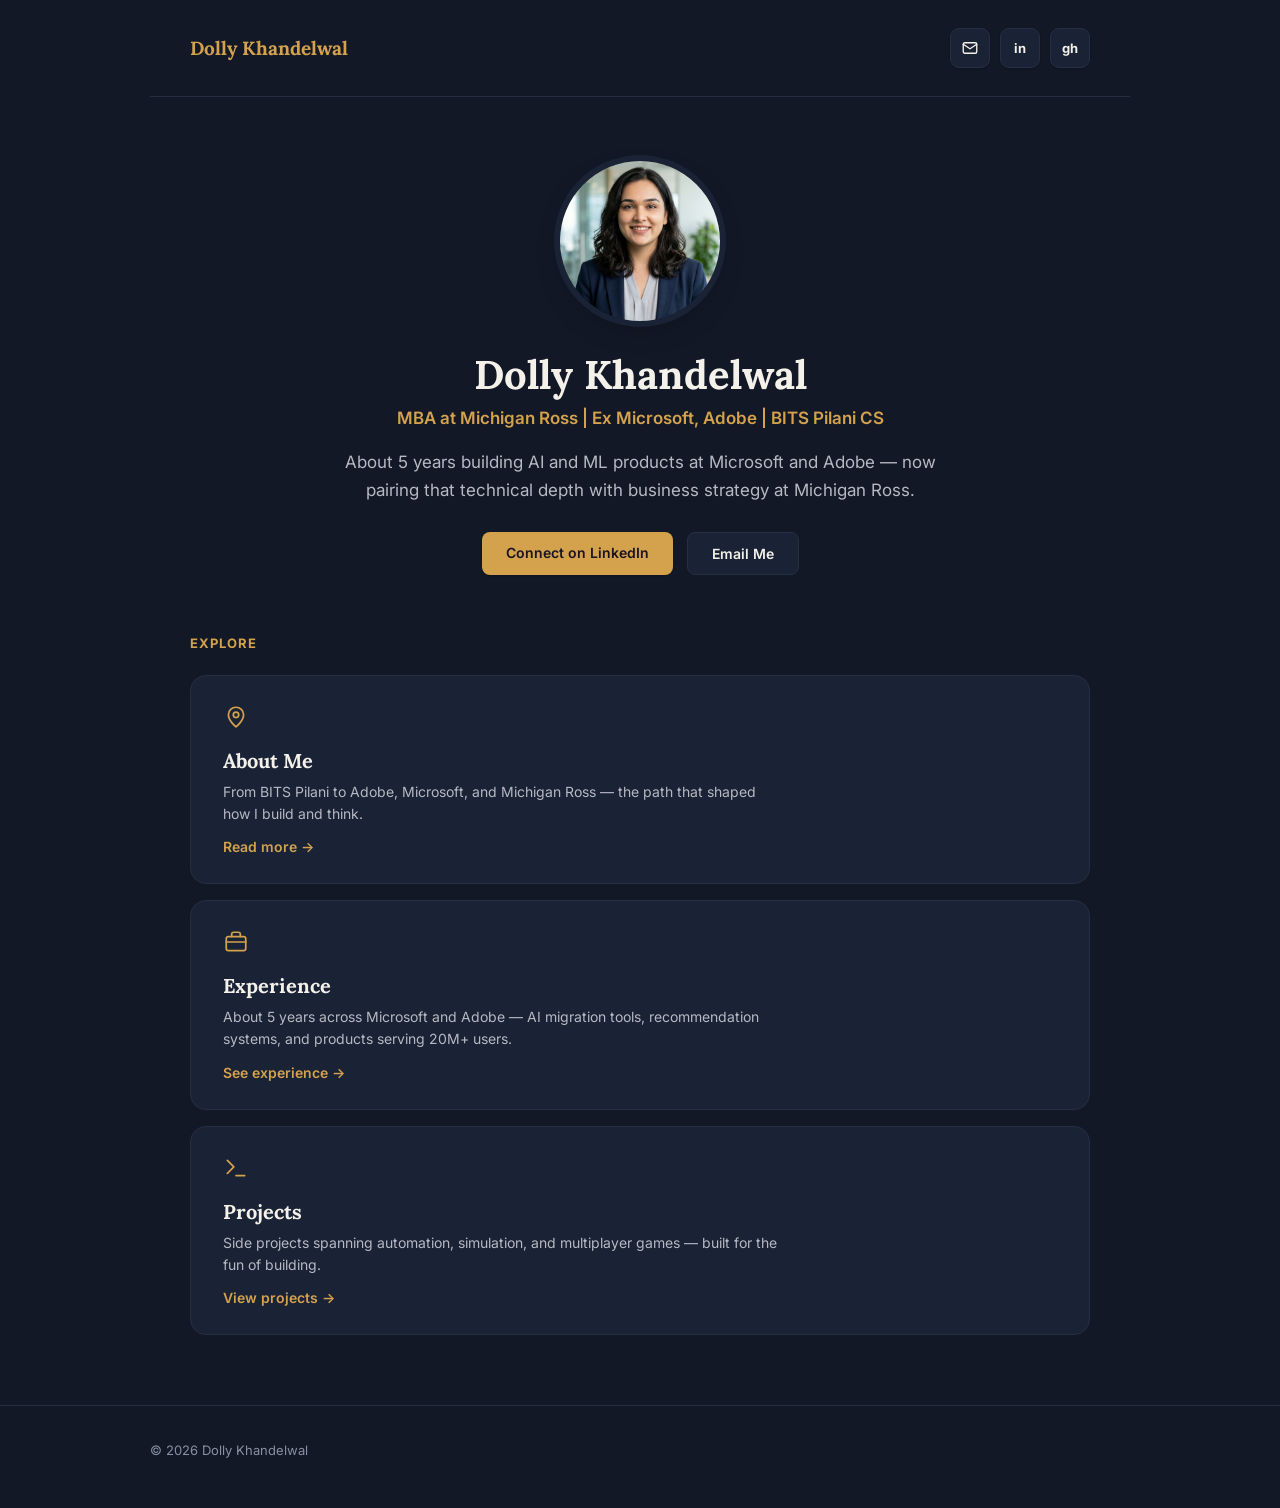
==== commit 8d6994b7: "Update home page tagline to credentials summary Co-Authored-By: Claude Sonnet 5 <noreply@anthropic.c" ====
--- a/index.html
+++ b/index.html
@@ -25,7 +25,7 @@
     <section class="hero home-hero">
       <img src="photo.png" alt="Dolly Khandelwal" class="home-headshot">
       <h1>Dolly Khandelwal</h1>
-      <p class="tagline">Software Engineer turned MBA Candidate</p>
+      <p class="tagline">MBA at Michigan Ross | Ex Microsoft, Adobe | BITS Pilani CS</p>
       <p class="summary">
         About 5 years building AI and ML products at Microsoft and Adobe — now pairing that technical depth with business strategy at Michigan Ross.
       </p>
